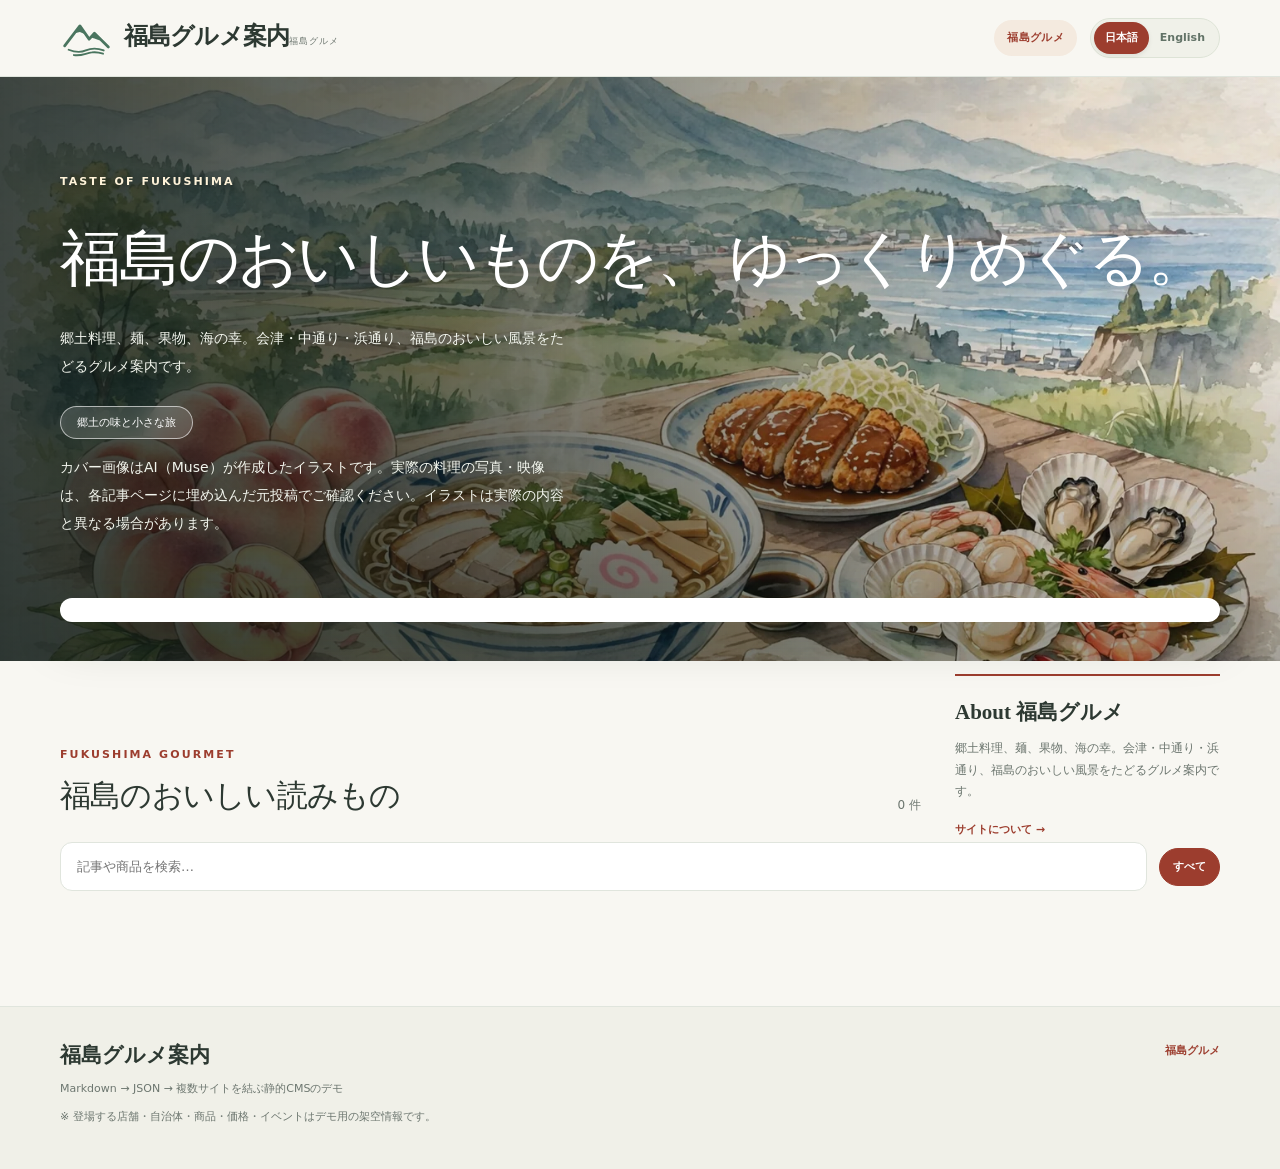
==== docs/index.html @ eb9264b3 "Initial Fukushima gourmet site cloned from Yamagata gourmet template" ====
<!doctype html><html lang="ja"><head><meta charset="utf-8"><meta name="viewport" content="width=device-width,initial-scale=1"><meta name="description" content="Markdownから生成した静的JSONサイト"><meta http-equiv="Content-Security-Policy" content="default-src 'self'; script-src 'self' https://www.instagram.com https://www.threads.net https://www.threads.com; frame-src https://www.instagram.com https://www.threads.net https://www.threads.com; style-src 'self' 'unsafe-hashes' 'sha256-xK+TcQ9StFcaVVSroz1BgC50XqBvx1GcKyflF9XE4A0=' 'sha256-l6khRnjaVBZm7Z9S5+A/4ZrRnU7hBbTAGeVNTXpAbwU='; img-src 'self' data:; connect-src 'self'; object-src 'none'; base-uri 'self'; form-action 'none'"><title>福島グルメ案内</title><link rel="stylesheet" href="assets/style.css"></head><body><div id="app" data-default="fukushima" data-root="./" data-mode="site" data-site-id="fukushima" data-portal-url=""><p class="loading">読み込み中…</p></div><noscript>JavaScriptを有効にしてください。</noscript><script src="assets/app.js" defer></script></body></html>
---- docs/assets/style.css ----
:root{--bg:#f8f7f2;--ink:#2d3932;--muted:#6c766f;--line:#e0e5dd;--accent:#416851;--accentsoft:#edf3eb;--paper:#fff;--round:19px;--shadow:0 18px 48px rgba(37,57,42,.075)}*{box-sizing:border-box}html{scroll-behavior:smooth}body{margin:0;background:var(--bg);color:var(--ink);font:15px/1.8 -apple-system,BlinkMacSystemFont,'Noto Sans JP','Hiragino Kaku Gothic ProN',system-ui,sans-serif}button,input{font:inherit}button{cursor:pointer}a{color:inherit;text-decoration:none}a:hover{color:var(--accent)}img{max-width:100%}h1,h2,h3,p{margin-top:0}[hidden]{display:none!important}.container{width:min(1160px,calc(100% - 48px));margin:auto}.topbar{position:sticky;top:0;z-index:5;background:rgba(248,247,242,.97);backdrop-filter:blur(13px);border-bottom:1px solid var(--line)}.topline{display:flex;gap:18px;align-items:center;justify-content:space-between;min-height:76px}.brand{display:flex;align-items:center;gap:12px;min-width:0}.brandicon{width:42px;height:42px;display:grid;place-items:center;border-radius:13px;background:var(--accent);color:white;font:26px Georgia,serif}.brandname{font-family:Georgia,'Noto Serif JP',serif;font-size:24px;font-weight:700;line-height:1.1;letter-spacing:-.035em}.brandsub{font-size:9px;color:var(--muted);letter-spacing:.11em;line-height:1.4;margin-top:5px}.links{display:flex;align-items:center;gap:6px;flex-wrap:wrap;justify-content:flex-end}.links a{font-size:11px;font-weight:700;letter-spacing:.025em;border-radius:100px;padding:8px 13px;white-space:nowrap}.links a.selected{background:var(--accentsoft);color:var(--accent)}.cartbadge{display:inline-block;background:var(--accent);color:white;border-radius:15px;font-size:9px;min-width:17px;text-align:center;padding:0 4px}.mobilehint{display:none}.hero{background:linear-gradient(115deg,#e3eade,#f2dfc7);position:relative;overflow:hidden}.hero:before{content:"";position:absolute;width:370px;height:370px;border-radius:100%;right:-55px;top:-160px;background:rgba(255,255,255,.28)}.hero:after{content:"✳";position:absolute;right:10%;bottom:-150px;font:350px Georgia,serif;line-height:1;color:rgba(74,110,81,.09);transform:rotate(-16deg)}.hero.town{background:linear-gradient(110deg,#d9ebec,#eaf1e2)}.hero.town:after{content:"⌂";color:rgba(66,106,118,.09)}.hero.fruit{background:linear-gradient(110deg,#f6e6d2,#f7e0d9)}.hero.fruit:after{content:"◌";color:rgba(166,95,70,.13)}.heroinner{position:relative;z-index:1;padding:70px 0 77px;max-width:1160px;margin:auto}.kicker{font-size:11px;letter-spacing:.19em;font-weight:800;color:var(--accent)}.hero h1{font:500 clamp(35px,5vw,61px)/1.5 Georgia,'Noto Serif JP',serif;letter-spacing:-.035em;margin:19px 0;color:#263c31;white-space:pre-line}.hero p{font-size:14px;max-width:565px;color:#5c6a60;line-height:2}.hero .subpill{display:inline-flex;border:1px solid color-mix(in srgb,var(--accent) 35%,transparent);border-radius:100px;color:var(--accent);font-size:11px;padding:6px 16px;margin-top:12px;background:rgba(255,255,255,.28)}.section{padding:52px 0}.sectiontitle{display:flex;justify-content:space-between;align-items:end;margin-bottom:25px;gap:16px}.sectiontitle h2{font:500 31px/1.35 Georgia,'Noto Serif JP',serif;letter-spacing:-.025em;margin:8px 0 0}.sectiontitle .caption{font-size:12px;color:var(--muted);margin:0}.siteintro{display:grid;grid-template-columns:repeat(3,1fr);gap:18px;margin-bottom:50px}.siteitem{border:1px solid var(--line);background:white;border-radius:18px;padding:22px 23px;transition:transform .15s,border-color .15s;display:flex;gap:12px;align-items:start}.siteitem:hover{transform:translateY(-3px);border-color:var(--accent)}.siteemoji{width:45px;height:45px;border-radius:15px;background:var(--accentsoft);display:grid;place-items:center;font-size:23px;flex:none}.siteitem strong{font-size:15px}.siteitem span{display:block;font-size:11px;color:var(--muted);line-height:1.8;margin-top:4px}.tools{display:flex;gap:12px;flex-wrap:wrap;align-items:center;margin-bottom:23px}.search{background:#fff;border:1px solid var(--line);padding:12px 16px;border-radius:12px;min-width:220px;flex:1;font-size:13px;outline-color:var(--accent)}.chips{display:flex;flex-wrap:wrap;gap:7px}.chip{border:1px solid #d7dfd5;color:#617165;padding:8px 13px;background:#fff;border-radius:30px;font-size:11px;font-weight:700}.chip.active{background:var(--accent);color:white;border-color:var(--accent)}.grid{display:grid;grid-template-columns:repeat(3,minmax(0,1fr));gap:19px}.tile{border-radius:var(--round);background:var(--paper);border:1px solid var(--line);overflow:hidden;display:flex;flex-direction:column;transition:transform .18s,border-color .18s,box-shadow .18s}.tile:hover{transform:translateY(-4px);box-shadow:var(--shadow);border-color:#b3c6b6}.tile-image{width:100%;aspect-ratio:16/10;object-fit:cover;display:block;background:#e8e4d8}.tile-content{display:flex;flex-direction:column;flex:1;padding:19px 20px 18px}.tile-meta{display:flex;gap:8px;align-items:center;flex-wrap:wrap;color:#7b8279;font-size:10px}.tag{color:var(--accent);border:1px solid #d2dfd1;border-radius:20px;padding:2px 8px;font-size:10px}.tile h3{font-size:17px;line-height:1.65;margin:13px 0 8px;letter-spacing:-.035em}.tile p{font-size:12px;color:#6e776e;line-height:1.85;margin-bottom:16px}.tile-foot{margin-top:auto;display:flex;gap:10px;justify-content:space-between;align-items:center}.more{color:var(--accent);font-size:11px;font-weight:800}.price{font-size:19px;font-weight:750;color:#a65e42}.price small{font-size:10px;font-weight:400;color:#777}.pillbutton{border:1px solid var(--accent);background:var(--accent);color:white;border-radius:30px;padding:7px 15px;font-size:11px;font-weight:700}.pillbutton.ghost{background:white;color:var(--accent)}.pillbutton:hover{opacity:.85}.introgrid{display:grid;grid-template-columns:1fr 265px;gap:34px}.rightnote{border-top:2px solid var(--accent);padding-top:22px}.rightnote h3{font:600 21px Georgia,serif;margin-bottom:12px}.rightnote p{font-size:12px;color:var(--muted)}.article{display:grid;grid-template-columns:minmax(0,1fr) 260px;gap:34px;align-items:start}.articlehead{padding:44px 0 32px;background:linear-gradient(105deg,var(--accentsoft),#f5eddf)}.articlehead h1{font:500 clamp(29px,4vw,44px)/1.52 Georgia,'Noto Serif JP',serif;margin:12px 0 0;overflow-wrap:anywhere}.paper{border:1px solid var(--line);border-radius:19px;background:#fff;padding:32px;overflow-wrap:anywhere}.articlecover{width:100%;aspect-ratio:16/10;object-fit:cover;border-radius:11px;margin-bottom:26px}.prose{font-size:14px;line-height:2.15}.prose h2{font-size:20px;margin-top:30px;border-left:4px solid var(--accent);padding-left:12px}.prose h3{font-size:17px}.prose img{display:block;margin:22px auto;max-width:100%;height:auto;border-radius:10px}.prose p{margin-bottom:18px}.prose a{color:var(--accent);font-weight:600;text-decoration:underline;text-underline-offset:3px}.prose a:hover{text-decoration-thickness:2px}.prose ul{padding-left:20px}.prose table{width:100%;border-collapse:collapse;margin:4px 0 24px;font-size:13px;line-height:1.75}.prose th,.prose td{border:1px solid var(--line);padding:9px 12px;text-align:left;vertical-align:top}.prose th{background:var(--accentsoft);font-weight:700}.prose tbody tr:nth-child(even){background:#fafaf6}.prose td:first-child{font-weight:600}.prose pre{overflow-x:auto;background:#f4f4ee;border:1px solid var(--line);border-radius:10px;padding:14px 16px;font-size:12.5px;line-height:1.7;margin:4px 0 22px}.prose code{font-family:ui-monospace,SFMono-Regular,Menlo,Consolas,monospace}.backlink{display:inline-flex;margin-top:25px;color:var(--accent);font-weight:800;font-size:12px}.info{padding:17px;background:var(--accentsoft);border-radius:13px;font-size:12px;color:#5f6e62;margin-top:18px}.info.warn{background:#fff4e5;color:#956044;border:1px solid #efd7b9}.cross{margin-top:45px;padding-top:20px;border-top:1px solid var(--line)}.cross h2{font:500 25px Georgia,serif}.crosslinks{display:grid;grid-template-columns:repeat(2,minmax(0,1fr));gap:14px}.crosslink{display:flex;align-items:center;gap:12px;border:1px solid var(--line);padding:9px;background:white;border-radius:12px;min-width:0}.crosslink img{width:78px;height:58px;object-fit:cover;border-radius:7px;flex:none}.crosslink strong{font-size:12px;line-height:1.5;display:block}.crosslink span{font-size:10px;color:var(--muted)}.lead{font:500 18px/1.85 Georgia,serif}.purchase{display:flex;align-items:end;justify-content:space-between;gap:12px;background:#f8f6ef;padding:18px;border-radius:13px;margin-top:25px}.purchase .pillbutton{font-size:13px;padding:12px 18px}.toolbar{display:flex;align-items:center;justify-content:space-between;gap:12px;margin-bottom:24px}.notice{font-size:12px;color:#926148;background:#fff1e7;border:1px solid #eed6c2;border-radius:10px;padding:12px 16px}.cartrow{display:grid;grid-template-columns:90px 1fr auto;align-items:center;gap:17px;border-bottom:1px solid var(--line);padding:19px 0}.cartrow img{width:90px;height:67px;object-fit:cover;border-radius:9px}.cartrow h3{font-size:15px;margin-bottom:4px}.cartrow p{font-size:11px;color:var(--muted);margin:0}.cartctrl{display:flex;align-items:center;gap:9px}.cartctrl button{border:1px solid var(--line);background:#fff;padding:4px 10px;border-radius:8px}.total{display:flex;align-items:center;justify-content:space-between;font-size:20px;font-weight:bold;margin:30px 0}.servicegrid{display:grid;grid-template-columns:repeat(3,minmax(0,1fr));gap:12px;margin:0 0 35px}.service{padding:17px 20px;background:white;border:1px solid var(--line);border-radius:14px;font-size:13px;font-weight:700;color:#466f78;display:flex;align-items:center;gap:10px}.footer{margin-top:40px;border-top:1px solid var(--line);background:#f0f0e8;padding:34px 0}.footerinner{display:flex;align-items:start;justify-content:space-between;gap:24px}.footer strong{font:600 21px Georgia,serif}.footer p{font-size:11px;color:var(--muted);margin:8px 0}.footlinks{display:flex;gap:16px;flex-wrap:wrap}.footlinks a{font-size:11px;font-weight:700;color:var(--accent)}.empty{padding:35px;border:1px dashed #ccd5ca;border-radius:14px;text-align:center;color:var(--muted)}.loading{padding:50px;text-align:center}.sr-only{position:absolute;width:1px;height:1px;overflow:hidden;clip:rect(0,0,0,0)}
@media(max-width:950px){.grid{grid-template-columns:repeat(2,minmax(0,1fr))}.siteintro{grid-template-columns:repeat(2,minmax(0,1fr))}.introgrid,.article{grid-template-columns:1fr}.rightnote{display:none}.links{gap:0}.links a{padding:8px 9px}.heroinner{padding:58px 0}}
@media(max-width:600px){.container{width:calc(100% - 30px)}.topline{min-height:80px;display:block;padding:12px 0}.brand{margin-bottom:8px}.brandicon{width:33px;height:33px;font-size:19px}.brandname{font-size:19px}.brandsub{display:none}.links{justify-content:flex-start;gap:2px}.links a{font-size:10px;padding:5px 8px}.heroinner{padding:38px 0 44px}.hero h1{font-size:35px}.hero p{font-size:12px}.hero:after{font-size:210px;bottom:-85px}.section{padding:36px 0}.siteintro,.grid,.crosslinks,.servicegrid{grid-template-columns:1fr}.sectiontitle h2{font-size:25px}.paper{padding:20px}.articlehead{padding:27px 0}.cartrow{grid-template-columns:65px 1fr}.cartrow img{width:65px;height:58px}.cartctrl{grid-column:2}.purchase{display:block}.purchase button{margin-top:16px}.footerinner{display:block}.footlinks{margin-top:16px}.tile-content{padding:16px}.prose table{display:block;overflow-x:auto;-webkit-overflow-scrolling:touch}.prose th,.prose td{padding:8px 10px}.prose table:has(>thead>tr>:nth-child(2):last-child){overflow:visible}.prose table:has(>thead>tr>:nth-child(2):last-child) thead{display:none}.prose table:has(>thead>tr>:nth-child(2):last-child) tbody,.prose table:has(>thead>tr>:nth-child(2):last-child) tr{display:block}.prose table:has(>thead>tr>:nth-child(2):last-child) tr{border:1px solid var(--line);border-radius:12px;margin-bottom:12px;overflow:hidden;background:#fff}.prose table:has(>thead>tr>:nth-child(2):last-child) td{display:block;border:none;padding:6px 14px 12px}.prose table:has(>thead>tr>:nth-child(2):last-child) td:first-child{background:var(--accentsoft);font-weight:700;white-space:normal;padding:8px 14px;margin-bottom:6px}.prose table:not(:has(>thead>tr>:nth-child(2):last-child)) th,.prose table:not(:has(>thead>tr>:nth-child(2):last-child)) td{min-width:112px}}
@media(prefers-reduced-motion:reduce){html{scroll-behavior:auto}.tile,.siteitem{transition:none}}
/* Bi-lingual navigation and photographic Fukushima gourmet hero. */
.header-right{display:flex;align-items:center;gap:13px;justify-content:flex-end;flex-wrap:wrap}
.language-switch{display:inline-flex;background:#f0f1e9;border:1px solid #dde3d6;padding:3px;border-radius:40px;white-space:nowrap}
.language-switch button{border:0;background:transparent;padding:6px 11px;color:#627367;border-radius:30px;font-size:11px;font-weight:750}
.language-switch button.chosen{background:var(--accent);color:#fff;box-shadow:0 2px 5px #00000014}
.hero.fukushima{background:#38302a;color:#fff}
.hero.fukushima .hero-photo{position:absolute;inset:0;width:100%;height:100%;object-fit:cover;display:block}
.hero.fukushima:before{display:none}
.hero.fukushima:after{content:none}
.hero.fukushima .heroinner{isolation:isolate}
.hero.fukushima h1{color:#fff;text-shadow:0 2px 20px #00000070}
.hero.fukushima .kicker{color:#fae0b5}
.hero.fukushima p{color:#fff0d9;max-width:510px;text-shadow:0 1px 12px #00000065}
.hero.fukushima .subpill{background:#ffffff1f;border-color:#ffffff80;color:#fff}
.site-link-label{color:var(--accent)!important;font-weight:700!important}
@media(max-width:1060px){.header-right{gap:6px}.links a{padding:6px 8px}}
@media(max-width:720px){.header-right{justify-content:flex-start}.language-switch{margin-top:4px}.hero.fukushima .hero-photo{object-position:56% center}.hero.fukushima:before{display:block;background:linear-gradient(90deg,#221b14bb,transparent);inset:0;width:auto;height:auto;border-radius:0}.hero.fukushima .heroinner{padding:55px 0 65px}}


/* Editorial photographic style, with fully localized HTML text over image assets. */
.hero{background:#22312b;min-height:440px;isolation:isolate}
.hero .hero-photo{position:absolute;inset:0;width:100%;height:100%;display:block;object-fit:cover;object-position:center 47%;z-index:-2}
.hero:before,.hero.fukushima:before{content:"";display:block;position:absolute;inset:0;width:100%;height:100%;border-radius:0;background:linear-gradient(90deg,rgba(10,22,19,.79) 0%,rgba(13,24,20,.56) 39%,rgba(13,22,19,.07) 84%),linear-gradient(0deg,rgba(11,20,15,.30),transparent 55%);z-index:-1;pointer-events:none}
.hero:after,.hero.town:after,.hero.fruit:after,.hero.fukushima:after{content:none;display:none}
.hero.town,.hero.fruit,.hero.bakery,.hero.fukushima,.hero.portal{background-color:#284034}
.hero .heroinner{position:relative;z-index:1;padding:90px 0 110px}
.hero h1,.hero.fukushima h1{color:#fff;text-shadow:0 4px 30px rgba(0,0,0,.38)}
.hero p,.hero.fukushima p{color:#f3f6ee;text-shadow:0 1px 15px rgba(0,0,0,.5)}
.hero .kicker,.hero.fukushima .kicker{color:#fff3d9;text-shadow:0 1px 8px #0007}
.hero .subpill,.hero.fukushima .subpill{color:white;border-color:#fff9;background:#ffffff24;backdrop-filter:blur(8px)}
.hero.fruit .hero-photo{object-position:center 48%}
.hero.town .hero-photo{object-position:center 50%}
.hero.bakery .hero-photo{object-position:center 50%}
.siteintro{grid-template-columns:repeat(4,minmax(0,1fr));gap:15px;margin-bottom:51px}
.siteitem{display:block;padding:0;overflow:hidden;min-width:0;box-shadow:0 5px 20px #20351f0a}
.siteitem-photo{display:block;overflow:hidden;height:156px;margin:0!important;background:#dde4d6}
.siteitem-photo img{width:100%;height:100%;display:block;object-fit:cover;transition:transform .3s}
.siteitem:hover .siteitem-photo img{transform:scale(1.045)}
.siteitem-info{padding:17px 19px 20px}
.siteitem-info strong{display:block;font-size:17px;line-height:1.45;margin:6px 0}
.siteitem-info .siteitem-type{font-size:10px;color:var(--accent);font-weight:800;letter-spacing:.07em}
.siteitem-info .siteitem-description{font-size:11px;line-height:1.7;color:#68766e;display:block;min-height:38px}
.siteitem-info .site-link-label{display:block;margin-top:14px}
.feature-wrap{position:relative;z-index:2;margin-top:-63px}
.photo-features{display:grid;grid-template-columns:repeat(4,minmax(0,1fr));gap:11px;padding:12px;background:#fff;border-radius:19px;box-shadow:0 16px 48px #172a2040}
.photo-feature{position:relative;height:155px;overflow:hidden;display:block;border-radius:10px;background:#dce8df}
.photo-feature:after{content:"";position:absolute;inset:0;background:linear-gradient(0deg,#05100ad9,transparent 65%)}
.photo-feature img{width:100%;height:100%;display:block;object-fit:cover;transition:transform .3s}
.photo-feature:hover img{transform:scale(1.07)}
.feature-caption{position:absolute;z-index:1;bottom:10px;left:12px;right:12px;color:#fff;text-shadow:0 1px 8px #000a}
.feature-caption small{display:inline-block;font-size:9px;background:var(--accent);color:#fff;padding:1px 7px;border-radius:8px;margin-bottom:5px}
.feature-caption strong{display:block;font-size:12px;line-height:1.35;max-height:3em;overflow:hidden}
@media(max-width:1000px){.siteintro{grid-template-columns:repeat(2,minmax(0,1fr))}.photo-feature{height:138px}.hero .heroinner{padding:70px 0 103px}}
@media(max-width:650px){.hero{min-height:385px}.hero .heroinner{padding:55px 0 100px}.hero:before{background:linear-gradient(90deg,#102015d9,rgba(12,28,19,.56) 75%,#0b261f35)}.siteintro{gap:12px}.siteitem-photo{height:112px}.siteitem-info{padding:12px}.siteitem-info strong{font-size:14px}.siteitem-info .siteitem-description{min-height:0}.photo-features{grid-template-columns:repeat(2,minmax(0,1fr));gap:8px;padding:8px;border-radius:14px}.feature-wrap{margin-top:-53px}.photo-feature{height:128px}.feature-caption strong{font-size:11px}}

/* Editorial vector logos, replacing the temporary h./house/emoji marks. */
.brandicon{width:52px;height:52px;flex:none;display:inline-flex;align-items:center;justify-content:center;background:transparent!important;color:#4a755f;border-radius:0!important;font-size:inherit;overflow:visible}
.brandicon svg{display:block;width:49px;height:49px;max-width:none;flex:none}
.brandicon-portal{color:#55785c}
.brandicon-bakery{color:#9b6a36}
.brandicon-town{color:#517c55}
.brandicon-fruit{color:#e77e2a}
.brandicon-gourmet{color:#143c47}
.brandicon-gourmet svg{width:54px}
@media(max-width:650px){.brandicon{width:39px;height:39px}.brandicon svg{width:38px;height:38px}.brandicon-gourmet svg{width:42px}}

.embed{display:flex;justify-content:center;margin:0 auto 24px;max-width:560px}
.embed blockquote{width:100%}
.heronote{font-size:11px;color:#7a847b;margin-top:14px;max-width:680px;line-height:1.9}
.mapbox{margin-top:26px;border:1px solid var(--line);border-radius:13px;padding:18px;background:#fbfaf5}.mapbox h3{font-size:15px;margin-bottom:10px}.maplinks{display:flex;gap:10px;flex-wrap:wrap}.mapbox p{font-size:11px;color:var(--muted);margin:10px 0 0}

/* Article page: left sidebar with site note + SNS embed (trial, 2026-10-26) */
.article{grid-template-columns:350px minmax(0,1fr)}
.leftnote{position:sticky;top:96px;border-top:2px solid var(--accent);padding-top:22px}
.leftnote h3{font:600 21px Georgia,serif;margin-bottom:12px}
.leftnote p{font-size:12px;color:var(--muted)}
.leftnote .embed{margin:24px 0 0;max-width:100%}
@media(max-width:950px){.article{grid-template-columns:1fr}.leftnote{position:static}}
.tsub{display:block;font-size:.6em;font-weight:500;letter-spacing:.02em;opacity:.72;margin-top:.16em}
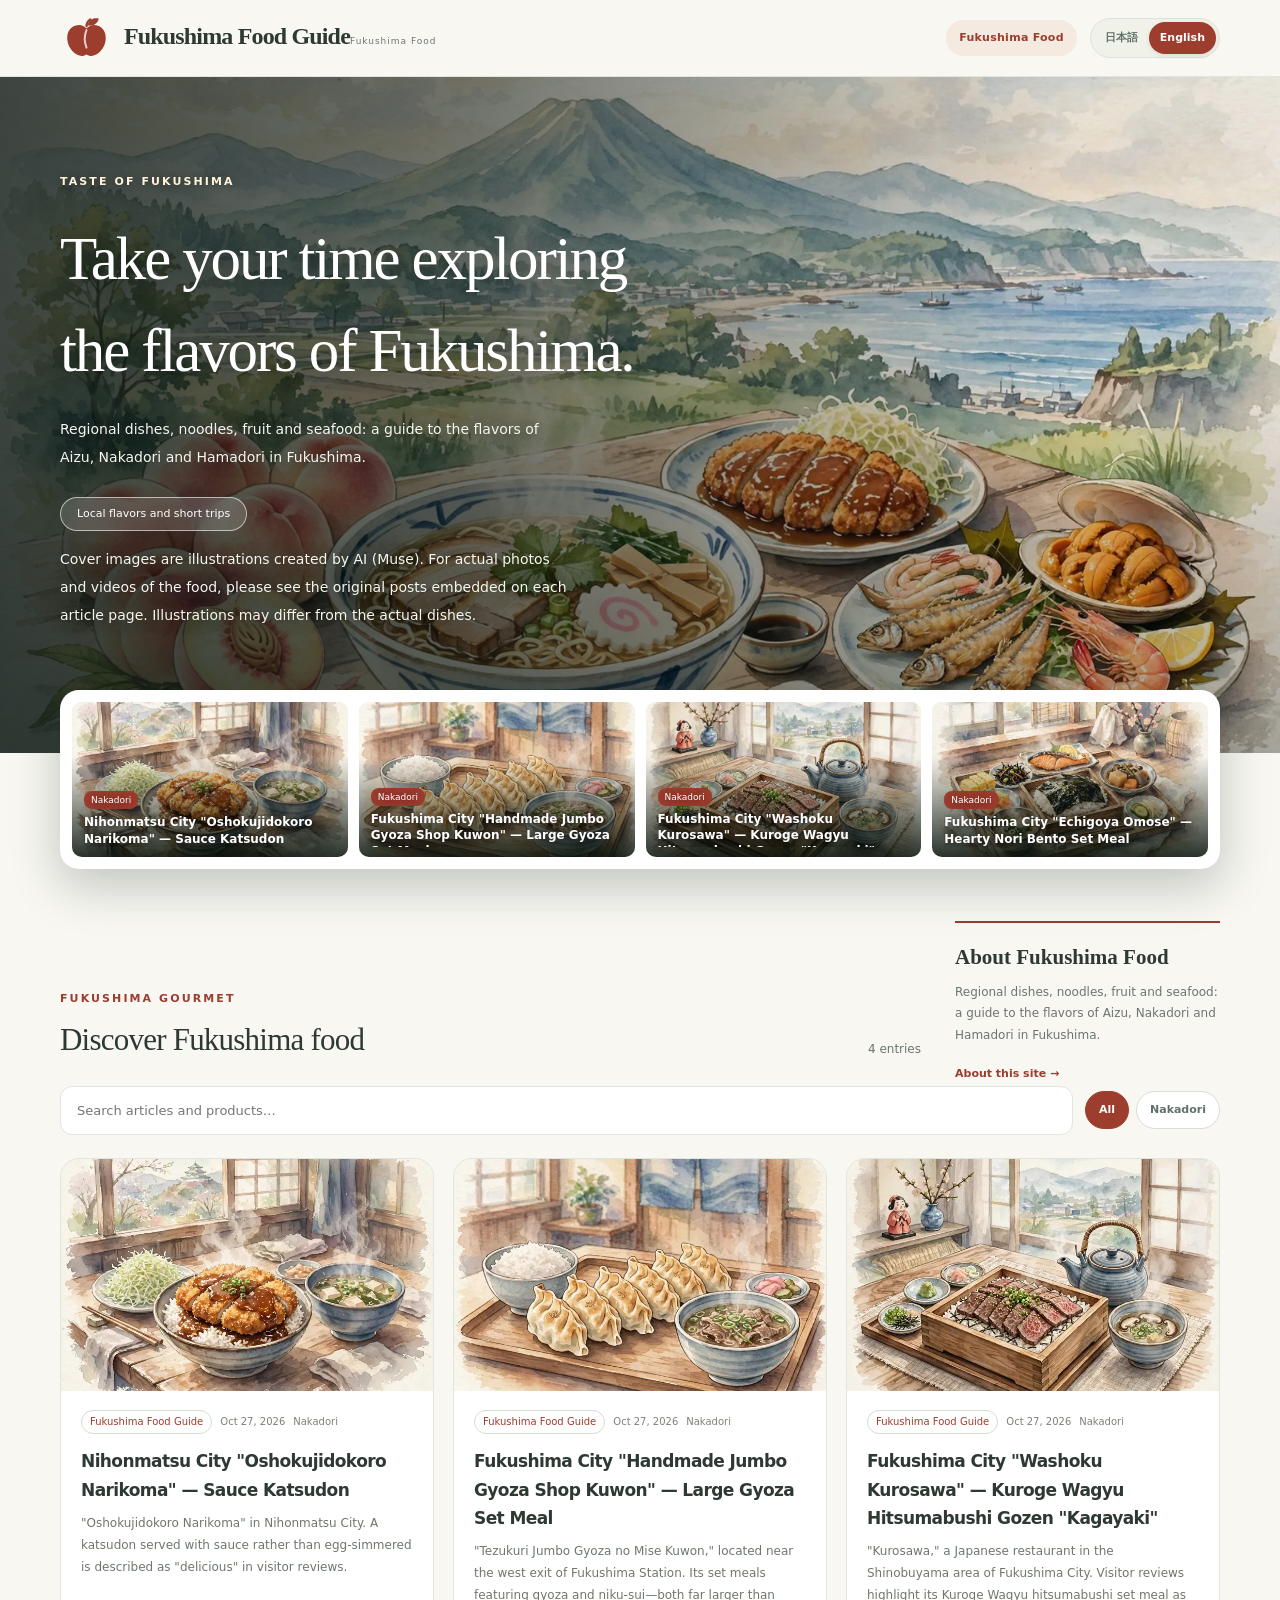
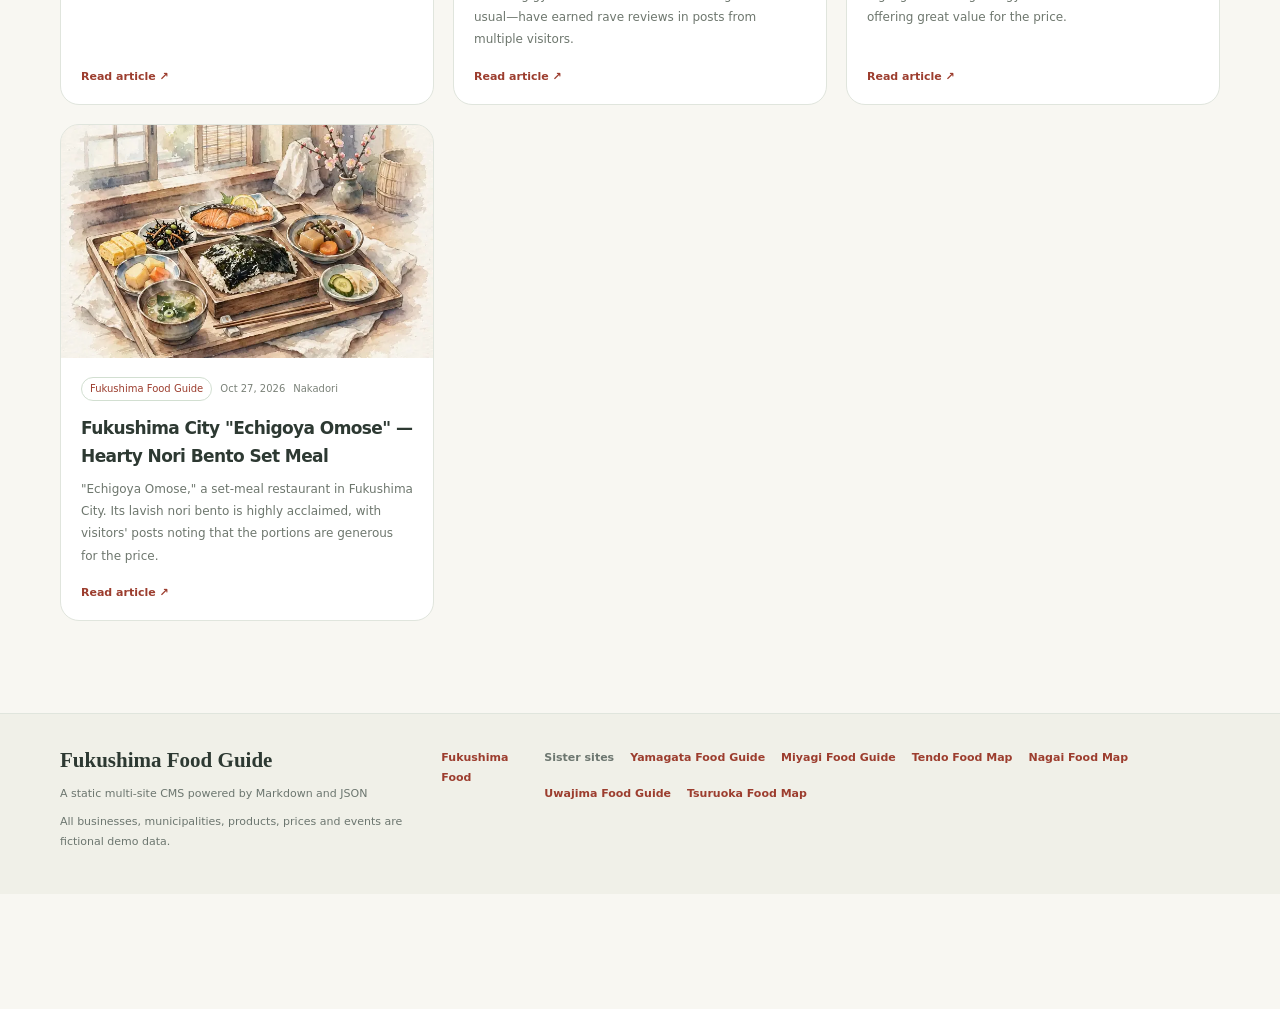
==== commit 6614474b: "Update generated site files" ====
--- a/docs/index.html
+++ b/docs/index.html
@@ -1 +1 @@
-<!doctype html><html lang="ja"><head><meta charset="utf-8"><meta name="viewport" content="width=device-width,initial-scale=1"><meta name="description" content="Markdownから生成した静的JSONサイト"><meta http-equiv="Content-Security-Policy" content="default-src 'self'; script-src 'self' https://www.instagram.com https://www.threads.net https://www.threads.com; frame-src https://www.instagram.com https://www.threads.net https://www.threads.com; style-src 'self' 'unsafe-hashes' 'sha256-xK+TcQ9StFcaVVSroz1BgC50XqBvx1GcKyflF9XE4A0=' 'sha256-l6khRnjaVBZm7Z9S5+A/4ZrRnU7hBbTAGeVNTXpAbwU='; img-src 'self' data:; connect-src 'self'; object-src 'none'; base-uri 'self'; form-action 'none'"><title>福島グルメ案内</title><link rel="stylesheet" href="assets/style.css"></head><body><div id="app" data-default="fukushima" data-root="./" data-mode="site" data-site-id="fukushima" data-portal-url=""><p class="loading">読み込み中…</p></div><noscript>JavaScriptを有効にしてください。</noscript><script src="assets/app.js" defer></script></body></html>+<!doctype html><html lang="ja"><head><meta charset="utf-8"><meta name="viewport" content="width=device-width,initial-scale=1"><meta name="description" content="Markdownから生成した静的JSONサイト"><meta http-equiv="Content-Security-Policy" content="default-src 'self'; script-src 'self' https://static.cloudflareinsights.com https://www.instagram.com https://www.threads.net https://www.threads.com; frame-src https://www.instagram.com https://www.threads.net https://www.threads.com; style-src 'self' 'unsafe-hashes' 'sha256-xK+TcQ9StFcaVVSroz1BgC50XqBvx1GcKyflF9XE4A0=' 'sha256-l6khRnjaVBZm7Z9S5+A/4ZrRnU7hBbTAGeVNTXpAbwU='; img-src 'self' data:; connect-src 'self' https://cloudflareinsights.com; object-src 'none'; base-uri 'self'; form-action 'none'"><title>福島グルメ案内</title><link rel="stylesheet" href="assets/style.css"></head><body><div id="app" data-default="fukushima" data-root="./" data-mode="site" data-site-id="fukushima" data-portal-url=""><p class="loading">読み込み中…</p></div><noscript>JavaScriptを有効にしてください。</noscript><script src="assets/app.js" defer></script><script defer src="https://static.cloudflareinsights.com/beacon.min.js" data-cf-beacon='{"token": "cdf4ee53507948e4a412f503875833cd"}'></script></body></html>
--- a/docs/assets/style.css
+++ b/docs/assets/style.css
@@ -1,4 +1,4 @@
-:root{--bg:#f8f7f2;--ink:#2d3932;--muted:#6c766f;--line:#e0e5dd;--accent:#416851;--accentsoft:#edf3eb;--paper:#fff;--round:19px;--shadow:0 18px 48px rgba(37,57,42,.075)}*{box-sizing:border-box}html{scroll-behavior:smooth}body{margin:0;background:var(--bg);color:var(--ink);font:15px/1.8 -apple-system,BlinkMacSystemFont,'Noto Sans JP','Hiragino Kaku Gothic ProN',system-ui,sans-serif}button,input{font:inherit}button{cursor:pointer}a{color:inherit;text-decoration:none}a:hover{color:var(--accent)}img{max-width:100%}h1,h2,h3,p{margin-top:0}[hidden]{display:none!important}.container{width:min(1160px,calc(100% - 48px));margin:auto}.topbar{position:sticky;top:0;z-index:5;background:rgba(248,247,242,.97);backdrop-filter:blur(13px);border-bottom:1px solid var(--line)}.topline{display:flex;gap:18px;align-items:center;justify-content:space-between;min-height:76px}.brand{display:flex;align-items:center;gap:12px;min-width:0}.brandicon{width:42px;height:42px;display:grid;place-items:center;border-radius:13px;background:var(--accent);color:white;font:26px Georgia,serif}.brandname{font-family:Georgia,'Noto Serif JP',serif;font-size:24px;font-weight:700;line-height:1.1;letter-spacing:-.035em}.brandsub{font-size:9px;color:var(--muted);letter-spacing:.11em;line-height:1.4;margin-top:5px}.links{display:flex;align-items:center;gap:6px;flex-wrap:wrap;justify-content:flex-end}.links a{font-size:11px;font-weight:700;letter-spacing:.025em;border-radius:100px;padding:8px 13px;white-space:nowrap}.links a.selected{background:var(--accentsoft);color:var(--accent)}.cartbadge{display:inline-block;background:var(--accent);color:white;border-radius:15px;font-size:9px;min-width:17px;text-align:center;padding:0 4px}.mobilehint{display:none}.hero{background:linear-gradient(115deg,#e3eade,#f2dfc7);position:relative;overflow:hidden}.hero:before{content:"";position:absolute;width:370px;height:370px;border-radius:100%;right:-55px;top:-160px;background:rgba(255,255,255,.28)}.hero:after{content:"✳";position:absolute;right:10%;bottom:-150px;font:350px Georgia,serif;line-height:1;color:rgba(74,110,81,.09);transform:rotate(-16deg)}.hero.town{background:linear-gradient(110deg,#d9ebec,#eaf1e2)}.hero.town:after{content:"⌂";color:rgba(66,106,118,.09)}.hero.fruit{background:linear-gradient(110deg,#f6e6d2,#f7e0d9)}.hero.fruit:after{content:"◌";color:rgba(166,95,70,.13)}.heroinner{position:relative;z-index:1;padding:70px 0 77px;max-width:1160px;margin:auto}.kicker{font-size:11px;letter-spacing:.19em;font-weight:800;color:var(--accent)}.hero h1{font:500 clamp(35px,5vw,61px)/1.5 Georgia,'Noto Serif JP',serif;letter-spacing:-.035em;margin:19px 0;color:#263c31;white-space:pre-line}.hero p{font-size:14px;max-width:565px;color:#5c6a60;line-height:2}.hero .subpill{display:inline-flex;border:1px solid color-mix(in srgb,var(--accent) 35%,transparent);border-radius:100px;color:var(--accent);font-size:11px;padding:6px 16px;margin-top:12px;background:rgba(255,255,255,.28)}.section{padding:52px 0}.sectiontitle{display:flex;justify-content:space-between;align-items:end;margin-bottom:25px;gap:16px}.sectiontitle h2{font:500 31px/1.35 Georgia,'Noto Serif JP',serif;letter-spacing:-.025em;margin:8px 0 0}.sectiontitle .caption{font-size:12px;color:var(--muted);margin:0}.siteintro{display:grid;grid-template-columns:repeat(3,1fr);gap:18px;margin-bottom:50px}.siteitem{border:1px solid var(--line);background:white;border-radius:18px;padding:22px 23px;transition:transform .15s,border-color .15s;display:flex;gap:12px;align-items:start}.siteitem:hover{transform:translateY(-3px);border-color:var(--accent)}.siteemoji{width:45px;height:45px;border-radius:15px;background:var(--accentsoft);display:grid;place-items:center;font-size:23px;flex:none}.siteitem strong{font-size:15px}.siteitem span{display:block;font-size:11px;color:var(--muted);line-height:1.8;margin-top:4px}.tools{display:flex;gap:12px;flex-wrap:wrap;align-items:center;margin-bottom:23px}.search{background:#fff;border:1px solid var(--line);padding:12px 16px;border-radius:12px;min-width:220px;flex:1;font-size:13px;outline-color:var(--accent)}.chips{display:flex;flex-wrap:wrap;gap:7px}.chip{border:1px solid #d7dfd5;color:#617165;padding:8px 13px;background:#fff;border-radius:30px;font-size:11px;font-weight:700}.chip.active{background:var(--accent);color:white;border-color:var(--accent)}.grid{display:grid;grid-template-columns:repeat(3,minmax(0,1fr));gap:19px}.tile{border-radius:var(--round);background:var(--paper);border:1px solid var(--line);overflow:hidden;display:flex;flex-direction:column;transition:transform .18s,border-color .18s,box-shadow .18s}.tile:hover{transform:translateY(-4px);box-shadow:var(--shadow);border-color:#b3c6b6}.tile-image{width:100%;aspect-ratio:16/10;object-fit:cover;display:block;background:#e8e4d8}.tile-content{display:flex;flex-direction:column;flex:1;padding:19px 20px 18px}.tile-meta{display:flex;gap:8px;align-items:center;flex-wrap:wrap;color:#7b8279;font-size:10px}.tag{color:var(--accent);border:1px solid #d2dfd1;border-radius:20px;padding:2px 8px;font-size:10px}.tile h3{font-size:17px;line-height:1.65;margin:13px 0 8px;letter-spacing:-.035em}.tile p{font-size:12px;color:#6e776e;line-height:1.85;margin-bottom:16px}.tile-foot{margin-top:auto;display:flex;gap:10px;justify-content:space-between;align-items:center}.more{color:var(--accent);font-size:11px;font-weight:800}.price{font-size:19px;font-weight:750;color:#a65e42}.price small{font-size:10px;font-weight:400;color:#777}.pillbutton{border:1px solid var(--accent);background:var(--accent);color:white;border-radius:30px;padding:7px 15px;font-size:11px;font-weight:700}.pillbutton.ghost{background:white;color:var(--accent)}.pillbutton:hover{opacity:.85}.introgrid{display:grid;grid-template-columns:1fr 265px;gap:34px}.rightnote{border-top:2px solid var(--accent);padding-top:22px}.rightnote h3{font:600 21px Georgia,serif;margin-bottom:12px}.rightnote p{font-size:12px;color:var(--muted)}.article{display:grid;grid-template-columns:minmax(0,1fr) 260px;gap:34px;align-items:start}.articlehead{padding:44px 0 32px;background:linear-gradient(105deg,var(--accentsoft),#f5eddf)}.articlehead h1{font:500 clamp(29px,4vw,44px)/1.52 Georgia,'Noto Serif JP',serif;margin:12px 0 0;overflow-wrap:anywhere}.paper{border:1px solid var(--line);border-radius:19px;background:#fff;padding:32px;overflow-wrap:anywhere}.articlecover{width:100%;aspect-ratio:16/10;object-fit:cover;border-radius:11px;margin-bottom:26px}.prose{font-size:14px;line-height:2.15}.prose h2{font-size:20px;margin-top:30px;border-left:4px solid var(--accent);padding-left:12px}.prose h3{font-size:17px}.prose img{display:block;margin:22px auto;max-width:100%;height:auto;border-radius:10px}.prose p{margin-bottom:18px}.prose a{color:var(--accent);font-weight:600;text-decoration:underline;text-underline-offset:3px}.prose a:hover{text-decoration-thickness:2px}.prose ul{padding-left:20px}.prose table{width:100%;border-collapse:collapse;margin:4px 0 24px;font-size:13px;line-height:1.75}.prose th,.prose td{border:1px solid var(--line);padding:9px 12px;text-align:left;vertical-align:top}.prose th{background:var(--accentsoft);font-weight:700}.prose tbody tr:nth-child(even){background:#fafaf6}.prose td:first-child{font-weight:600}.prose pre{overflow-x:auto;background:#f4f4ee;border:1px solid var(--line);border-radius:10px;padding:14px 16px;font-size:12.5px;line-height:1.7;margin:4px 0 22px}.prose code{font-family:ui-monospace,SFMono-Regular,Menlo,Consolas,monospace}.backlink{display:inline-flex;margin-top:25px;color:var(--accent);font-weight:800;font-size:12px}.info{padding:17px;background:var(--accentsoft);border-radius:13px;font-size:12px;color:#5f6e62;margin-top:18px}.info.warn{background:#fff4e5;color:#956044;border:1px solid #efd7b9}.cross{margin-top:45px;padding-top:20px;border-top:1px solid var(--line)}.cross h2{font:500 25px Georgia,serif}.crosslinks{display:grid;grid-template-columns:repeat(2,minmax(0,1fr));gap:14px}.crosslink{display:flex;align-items:center;gap:12px;border:1px solid var(--line);padding:9px;background:white;border-radius:12px;min-width:0}.crosslink img{width:78px;height:58px;object-fit:cover;border-radius:7px;flex:none}.crosslink strong{font-size:12px;line-height:1.5;display:block}.crosslink span{font-size:10px;color:var(--muted)}.lead{font:500 18px/1.85 Georgia,serif}.purchase{display:flex;align-items:end;justify-content:space-between;gap:12px;background:#f8f6ef;padding:18px;border-radius:13px;margin-top:25px}.purchase .pillbutton{font-size:13px;padding:12px 18px}.toolbar{display:flex;align-items:center;justify-content:space-between;gap:12px;margin-bottom:24px}.notice{font-size:12px;color:#926148;background:#fff1e7;border:1px solid #eed6c2;border-radius:10px;padding:12px 16px}.cartrow{display:grid;grid-template-columns:90px 1fr auto;align-items:center;gap:17px;border-bottom:1px solid var(--line);padding:19px 0}.cartrow img{width:90px;height:67px;object-fit:cover;border-radius:9px}.cartrow h3{font-size:15px;margin-bottom:4px}.cartrow p{font-size:11px;color:var(--muted);margin:0}.cartctrl{display:flex;align-items:center;gap:9px}.cartctrl button{border:1px solid var(--line);background:#fff;padding:4px 10px;border-radius:8px}.total{display:flex;align-items:center;justify-content:space-between;font-size:20px;font-weight:bold;margin:30px 0}.servicegrid{display:grid;grid-template-columns:repeat(3,minmax(0,1fr));gap:12px;margin:0 0 35px}.service{padding:17px 20px;background:white;border:1px solid var(--line);border-radius:14px;font-size:13px;font-weight:700;color:#466f78;display:flex;align-items:center;gap:10px}.footer{margin-top:40px;border-top:1px solid var(--line);background:#f0f0e8;padding:34px 0}.footerinner{display:flex;align-items:start;justify-content:space-between;gap:24px}.footer strong{font:600 21px Georgia,serif}.footer p{font-size:11px;color:var(--muted);margin:8px 0}.footlinks{display:flex;gap:16px;flex-wrap:wrap}.footlinks a{font-size:11px;font-weight:700;color:var(--accent)}.empty{padding:35px;border:1px dashed #ccd5ca;border-radius:14px;text-align:center;color:var(--muted)}.loading{padding:50px;text-align:center}.sr-only{position:absolute;width:1px;height:1px;overflow:hidden;clip:rect(0,0,0,0)}
+:root{--bg:#f8f7f2;--ink:#2d3932;--muted:#6c766f;--line:#e0e5dd;--accent:#416851;--accentsoft:#edf3eb;--paper:#fff;--round:19px;--shadow:0 18px 48px rgba(37,57,42,.075)}*{box-sizing:border-box}html{scroll-behavior:smooth}body{margin:0;background:var(--bg);color:var(--ink);font:15px/1.8 -apple-system,BlinkMacSystemFont,'Noto Sans JP','Hiragino Kaku Gothic ProN',system-ui,sans-serif}button,input{font:inherit}button{cursor:pointer}a{color:inherit;text-decoration:none}a:hover{color:var(--accent)}img{max-width:100%}h1,h2,h3,p{margin-top:0}[hidden]{display:none!important}.container{width:min(1160px,calc(100% - 48px));margin:auto}.topbar{position:sticky;top:0;z-index:5;background:rgba(248,247,242,.97);backdrop-filter:blur(13px);border-bottom:1px solid var(--line)}.topline{display:flex;gap:18px;align-items:center;justify-content:space-between;min-height:76px}.brand{display:flex;align-items:center;gap:12px;min-width:0}.brandicon{width:42px;height:42px;display:grid;place-items:center;border-radius:13px;background:var(--accent);color:white;font:26px Georgia,serif}.brandname{font-family:Georgia,'Noto Serif JP',serif;font-size:24px;font-weight:700;line-height:1.1;letter-spacing:-.035em}.brandsub{font-size:9px;color:var(--muted);letter-spacing:.11em;line-height:1.4;margin-top:5px}.links{display:flex;align-items:center;gap:6px;flex-wrap:wrap;justify-content:flex-end}.links a{font-size:11px;font-weight:700;letter-spacing:.025em;border-radius:100px;padding:8px 13px;white-space:nowrap}.links a.selected{background:var(--accentsoft);color:var(--accent)}.cartbadge{display:inline-block;background:var(--accent);color:white;border-radius:15px;font-size:9px;min-width:17px;text-align:center;padding:0 4px}.mobilehint{display:none}.hero{background:linear-gradient(115deg,#e3eade,#f2dfc7);position:relative;overflow:hidden}.hero:before{content:"";position:absolute;width:370px;height:370px;border-radius:100%;right:-55px;top:-160px;background:rgba(255,255,255,.28)}.hero:after{content:"✳";position:absolute;right:10%;bottom:-150px;font:350px Georgia,serif;line-height:1;color:rgba(74,110,81,.09);transform:rotate(-16deg)}.hero.town{background:linear-gradient(110deg,#d9ebec,#eaf1e2)}.hero.town:after{content:"⌂";color:rgba(66,106,118,.09)}.hero.fruit{background:linear-gradient(110deg,#f6e6d2,#f7e0d9)}.hero.fruit:after{content:"◌";color:rgba(166,95,70,.13)}.heroinner{position:relative;z-index:1;padding:70px 0 77px;max-width:1160px;margin:auto}.kicker{font-size:11px;letter-spacing:.19em;font-weight:800;color:var(--accent)}.hero h1{font:500 clamp(35px,5vw,61px)/1.5 Georgia,'Noto Serif JP',serif;letter-spacing:-.035em;margin:19px 0;color:#263c31;white-space:pre-line}.hero p{font-size:14px;max-width:565px;color:#5c6a60;line-height:2}.hero .subpill{display:inline-flex;border:1px solid color-mix(in srgb,var(--accent) 35%,transparent);border-radius:100px;color:var(--accent);font-size:11px;padding:6px 16px;margin-top:12px;background:rgba(255,255,255,.28)}.section{padding:52px 0}.sectiontitle{display:flex;justify-content:space-between;align-items:end;margin-bottom:25px;gap:16px}.sectiontitle h2{font:500 31px/1.35 Georgia,'Noto Serif JP',serif;letter-spacing:-.025em;margin:8px 0 0}.sectiontitle .caption{font-size:12px;color:var(--muted);margin:0}.siteintro{display:grid;grid-template-columns:repeat(3,1fr);gap:18px;margin-bottom:50px}.siteitem{border:1px solid var(--line);background:white;border-radius:18px;padding:22px 23px;transition:transform .15s,border-color .15s;display:flex;gap:12px;align-items:start}.siteitem:hover{transform:translateY(-3px);border-color:var(--accent)}.siteemoji{width:45px;height:45px;border-radius:15px;background:var(--accentsoft);display:grid;place-items:center;font-size:23px;flex:none}.siteitem strong{font-size:15px}.siteitem span{display:block;font-size:11px;color:var(--muted);line-height:1.8;margin-top:4px}.tools{display:flex;gap:12px;flex-wrap:wrap;align-items:center;margin-bottom:23px}.search{background:#fff;border:1px solid var(--line);padding:12px 16px;border-radius:12px;min-width:220px;flex:1;font-size:13px;outline-color:var(--accent)}.chips{display:flex;flex-wrap:wrap;gap:7px}.chip{border:1px solid #d7dfd5;color:#617165;padding:8px 13px;background:#fff;border-radius:30px;font-size:11px;font-weight:700}.chip.active{background:var(--accent);color:white;border-color:var(--accent)}.grid{display:grid;grid-template-columns:repeat(3,minmax(0,1fr));gap:19px}.tile{border-radius:var(--round);background:var(--paper);border:1px solid var(--line);overflow:hidden;display:flex;flex-direction:column;transition:transform .18s,border-color .18s,box-shadow .18s}.tile:hover{transform:translateY(-4px);box-shadow:var(--shadow);border-color:#b3c6b6}.tile-image{width:100%;height:auto;display:block;background:#e8e4d8}.tile-content{display:flex;flex-direction:column;flex:1;padding:19px 20px 18px}.tile-meta{display:flex;gap:8px;align-items:center;flex-wrap:wrap;color:#7b8279;font-size:10px}.tag{color:var(--accent);border:1px solid #d2dfd1;border-radius:20px;padding:2px 8px;font-size:10px}.tile h3{font-size:17px;line-height:1.65;margin:13px 0 8px;letter-spacing:-.035em}.tile p{font-size:12px;color:#6e776e;line-height:1.85;margin-bottom:16px}.tile-foot{margin-top:auto;display:flex;gap:10px;justify-content:space-between;align-items:center}.more{color:var(--accent);font-size:11px;font-weight:800}.price{font-size:19px;font-weight:750;color:#a65e42}.price small{font-size:10px;font-weight:400;color:#777}.pillbutton{border:1px solid var(--accent);background:var(--accent);color:white;border-radius:30px;padding:7px 15px;font-size:11px;font-weight:700}.pillbutton.ghost{background:white;color:var(--accent)}.pillbutton:hover{opacity:.85}.introgrid{display:grid;grid-template-columns:1fr 265px;gap:34px}.rightnote{border-top:2px solid var(--accent);padding-top:22px}.rightnote h3{font:600 21px Georgia,serif;margin-bottom:12px}.rightnote p{font-size:12px;color:var(--muted)}.article{display:grid;grid-template-columns:minmax(0,1fr) 260px;gap:34px;align-items:start}.articlehead{padding:44px 0 32px;background:linear-gradient(105deg,var(--accentsoft),#f5eddf)}.articlehead h1{font:500 clamp(29px,4vw,44px)/1.52 Georgia,'Noto Serif JP',serif;margin:12px 0 0;overflow-wrap:anywhere}.paper{border:1px solid var(--line);border-radius:19px;background:#fff;padding:32px;overflow-wrap:anywhere}.articlecover{width:100%;height:auto;border-radius:11px;margin-bottom:26px}.prose{font-size:14px;line-height:2.15}.prose h2{font-size:20px;margin-top:30px;border-left:4px solid var(--accent);padding-left:12px}.prose h3{font-size:17px}.prose img{display:block;margin:22px auto;max-width:100%;height:auto;border-radius:10px}.prose p{margin-bottom:18px}.prose a{color:var(--accent);font-weight:600;text-decoration:underline;text-underline-offset:3px}.prose a:hover{text-decoration-thickness:2px}.prose ul{padding-left:20px}.prose table{width:100%;border-collapse:collapse;margin:4px 0 24px;font-size:13px;line-height:1.75}.prose th,.prose td{border:1px solid var(--line);padding:9px 12px;text-align:left;vertical-align:top}.prose th{background:var(--accentsoft);font-weight:700}.prose tbody tr:nth-child(even){background:#fafaf6}.prose td:first-child{font-weight:600}.prose pre{overflow-x:auto;background:#f4f4ee;border:1px solid var(--line);border-radius:10px;padding:14px 16px;font-size:12.5px;line-height:1.7;margin:4px 0 22px}.prose code{font-family:ui-monospace,SFMono-Regular,Menlo,Consolas,monospace}.backlink{display:inline-flex;margin-top:25px;color:var(--accent);font-weight:800;font-size:12px}.info{padding:17px;background:var(--accentsoft);border-radius:13px;font-size:12px;color:#5f6e62;margin-top:18px}.info.warn{background:#fff4e5;color:#956044;border:1px solid #efd7b9}.cross{margin-top:45px;padding-top:20px;border-top:1px solid var(--line)}.cross h2{font:500 25px Georgia,serif}.crosslinks{display:grid;grid-template-columns:repeat(2,minmax(0,1fr));gap:14px}.crosslink{display:flex;align-items:center;gap:12px;border:1px solid var(--line);padding:9px;background:white;border-radius:12px;min-width:0}.crosslink img{width:78px;height:58px;object-fit:cover;border-radius:7px;flex:none}.crosslink strong{font-size:12px;line-height:1.5;display:block}.crosslink span{font-size:10px;color:var(--muted)}.lead{font:500 18px/1.85 Georgia,serif}.purchase{display:flex;align-items:end;justify-content:space-between;gap:12px;background:#f8f6ef;padding:18px;border-radius:13px;margin-top:25px}.purchase .pillbutton{font-size:13px;padding:12px 18px}.toolbar{display:flex;align-items:center;justify-content:space-between;gap:12px;margin-bottom:24px}.notice{font-size:12px;color:#926148;background:#fff1e7;border:1px solid #eed6c2;border-radius:10px;padding:12px 16px}.cartrow{display:grid;grid-template-columns:90px 1fr auto;align-items:center;gap:17px;border-bottom:1px solid var(--line);padding:19px 0}.cartrow img{width:90px;height:67px;object-fit:cover;border-radius:9px}.cartrow h3{font-size:15px;margin-bottom:4px}.cartrow p{font-size:11px;color:var(--muted);margin:0}.cartctrl{display:flex;align-items:center;gap:9px}.cartctrl button{border:1px solid var(--line);background:#fff;padding:4px 10px;border-radius:8px}.total{display:flex;align-items:center;justify-content:space-between;font-size:20px;font-weight:bold;margin:30px 0}.servicegrid{display:grid;grid-template-columns:repeat(3,minmax(0,1fr));gap:12px;margin:0 0 35px}.service{padding:17px 20px;background:white;border:1px solid var(--line);border-radius:14px;font-size:13px;font-weight:700;color:#466f78;display:flex;align-items:center;gap:10px}.footer{margin-top:40px;border-top:1px solid var(--line);background:#f0f0e8;padding:34px 0}.footerinner{display:flex;align-items:start;justify-content:space-between;gap:24px}.footer strong{font:600 21px Georgia,serif}.footer p{font-size:11px;color:var(--muted);margin:8px 0}.footlinks{display:flex;gap:16px;flex-wrap:wrap}.footlinks a{font-size:11px;font-weight:700;color:var(--accent)}.sisterlinks{align-items:center}.sisterlabel{font-size:11px;font-weight:800;color:var(--muted)}.empty{padding:35px;border:1px dashed #ccd5ca;border-radius:14px;text-align:center;color:var(--muted)}.loading{padding:50px;text-align:center}.sr-only{position:absolute;width:1px;height:1px;overflow:hidden;clip:rect(0,0,0,0)}
 @media(max-width:950px){.grid{grid-template-columns:repeat(2,minmax(0,1fr))}.siteintro{grid-template-columns:repeat(2,minmax(0,1fr))}.introgrid,.article{grid-template-columns:1fr}.rightnote{display:none}.links{gap:0}.links a{padding:8px 9px}.heroinner{padding:58px 0}}
 @media(max-width:600px){.container{width:calc(100% - 30px)}.topline{min-height:80px;display:block;padding:12px 0}.brand{margin-bottom:8px}.brandicon{width:33px;height:33px;font-size:19px}.brandname{font-size:19px}.brandsub{display:none}.links{justify-content:flex-start;gap:2px}.links a{font-size:10px;padding:5px 8px}.heroinner{padding:38px 0 44px}.hero h1{font-size:35px}.hero p{font-size:12px}.hero:after{font-size:210px;bottom:-85px}.section{padding:36px 0}.siteintro,.grid,.crosslinks,.servicegrid{grid-template-columns:1fr}.sectiontitle h2{font-size:25px}.paper{padding:20px}.articlehead{padding:27px 0}.cartrow{grid-template-columns:65px 1fr}.cartrow img{width:65px;height:58px}.cartctrl{grid-column:2}.purchase{display:block}.purchase button{margin-top:16px}.footerinner{display:block}.footlinks{margin-top:16px}.tile-content{padding:16px}.prose table{display:block;overflow-x:auto;-webkit-overflow-scrolling:touch}.prose th,.prose td{padding:8px 10px}.prose table:has(>thead>tr>:nth-child(2):last-child){overflow:visible}.prose table:has(>thead>tr>:nth-child(2):last-child) thead{display:none}.prose table:has(>thead>tr>:nth-child(2):last-child) tbody,.prose table:has(>thead>tr>:nth-child(2):last-child) tr{display:block}.prose table:has(>thead>tr>:nth-child(2):last-child) tr{border:1px solid var(--line);border-radius:12px;margin-bottom:12px;overflow:hidden;background:#fff}.prose table:has(>thead>tr>:nth-child(2):last-child) td{display:block;border:none;padding:6px 14px 12px}.prose table:has(>thead>tr>:nth-child(2):last-child) td:first-child{background:var(--accentsoft);font-weight:700;white-space:normal;padding:8px 14px;margin-bottom:6px}.prose table:not(:has(>thead>tr>:nth-child(2):last-child)) th,.prose table:not(:has(>thead>tr>:nth-child(2):last-child)) td{min-width:112px}}
 @media(prefers-reduced-motion:reduce){html{scroll-behavior:auto}.tile,.siteitem{transition:none}}
@@ -66,6 +66,7 @@
 .brandicon-fruit{color:#e77e2a}
 .brandicon-gourmet{color:#143c47}
 .brandicon-gourmet svg{width:54px}
+.brandicon-fukushima{color:#9c3d2e}
 @media(max-width:650px){.brandicon{width:39px;height:39px}.brandicon svg{width:38px;height:38px}.brandicon-gourmet svg{width:42px}}
 
 .embed{display:flex;justify-content:center;margin:0 auto 24px;max-width:560px}
@@ -81,3 +82,7 @@
 .leftnote .embed{margin:24px 0 0;max-width:100%}
 @media(max-width:950px){.article{grid-template-columns:1fr}.leftnote{position:static}}
 .tsub{display:block;font-size:.6em;font-weight:500;letter-spacing:.02em;opacity:.72;margin-top:.16em}
+
+/* Cover images: show the whole image at its natural aspect ratio, never cropped to a fixed frame (2026-10-26) */
+.tile-image,.articlecover{aspect-ratio:auto;object-fit:initial}
+.listenbar{margin-bottom:20px}
